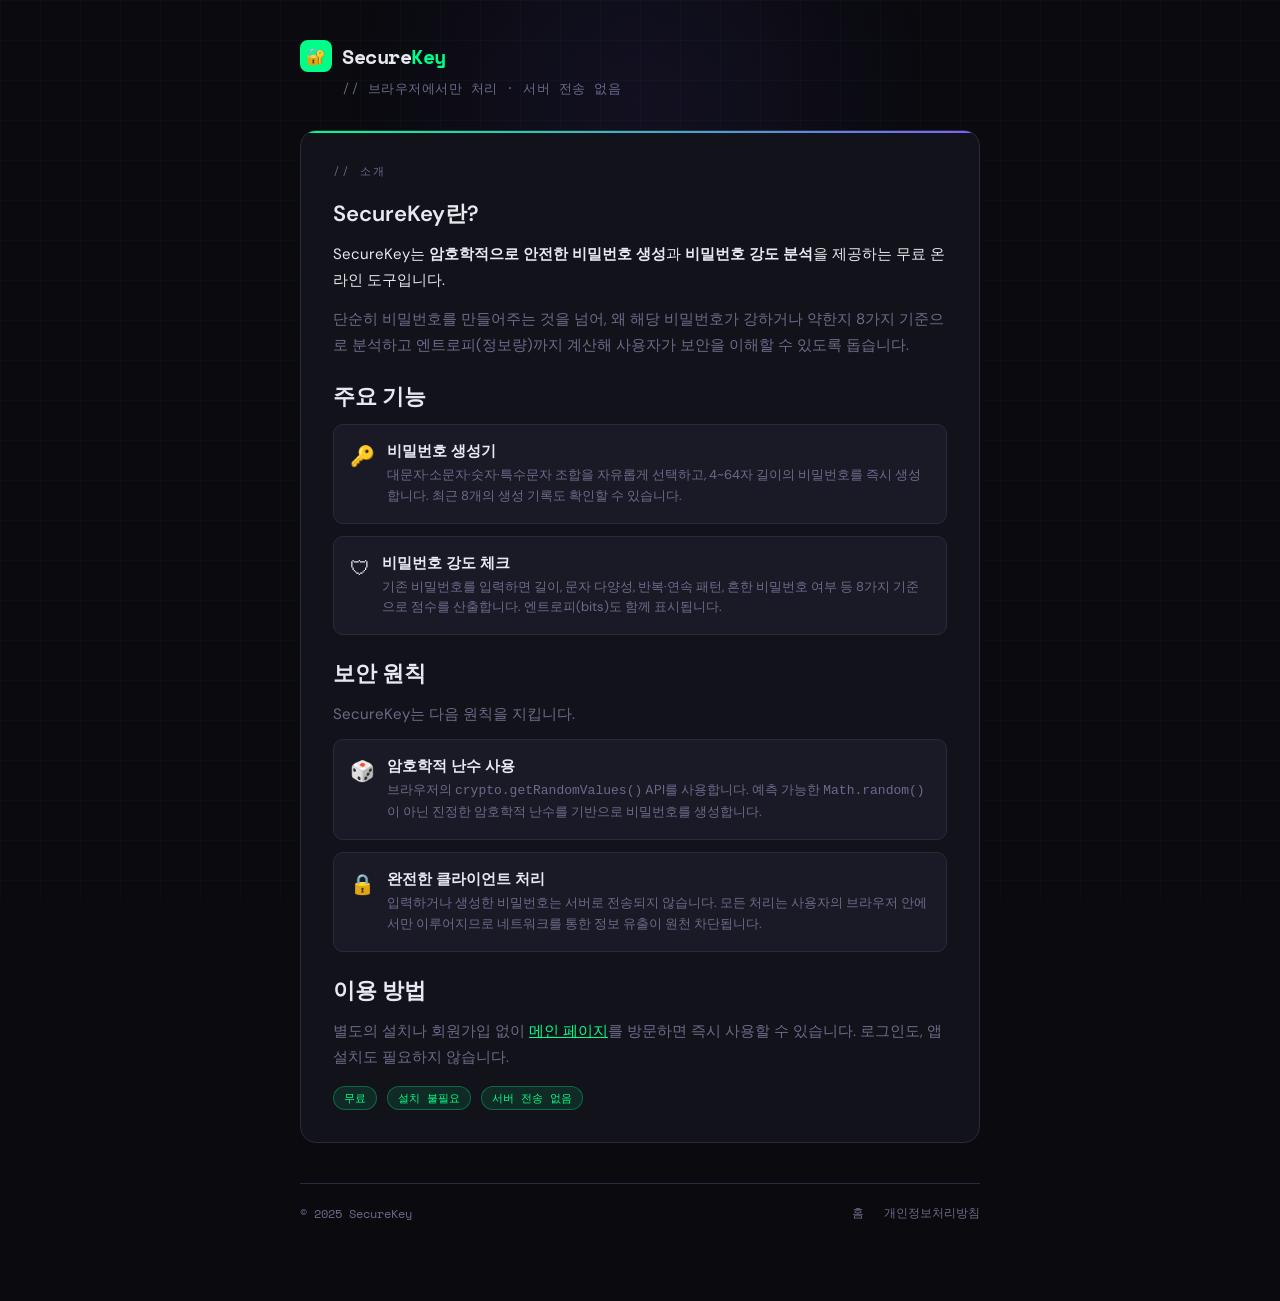
==== about.html @ 0d9046de "Add about/privacy pages, footer nav, site description - Add about.html: site purpose, features, secu" ====
<!DOCTYPE html>
<html lang="ko">
<head>
<meta charset="UTF-8">
<meta name="viewport" content="width=device-width, initial-scale=1.0">
<meta name="google-adsense-account" content="ca-pub-7251253669890286">
<meta name="description" content="SecureKey는 암호학적 난수 기반의 비밀번호 생성기입니다. 서버 전송 없이 브라우저에서만 처리됩니다.">
<title>소개 — SecureKey</title>
<script async src="https://pagead2.googlesyndication.com/pagead/js/adsbygoogle.js?client=ca-pub-7251253669890286" crossorigin="anonymous"></script>
<link rel="preconnect" href="https://fonts.googleapis.com">
<link href="https://fonts.googleapis.com/css2?family=Space+Mono:wght@400;700&family=DM+Sans:wght@300;400;500;600&display=swap" rel="stylesheet">
<style>
  :root {
    --bg: #0a0a0f;
    --surface: #12121a;
    --surface2: #1a1a26;
    --border: #2a2a3d;
    --accent: #00ff88;
    --accent2: #7b61ff;
    --accent3: #ff6b6b;
    --text: #e8e8f0;
    --muted: #6b6b8a;
    --mono: 'Space Mono', monospace;
    --sans: 'DM Sans', sans-serif;
  }

  * { margin: 0; padding: 0; box-sizing: border-box; }

  body {
    background: var(--bg);
    color: var(--text);
    font-family: var(--sans);
    min-height: 100vh;
    display: flex;
    flex-direction: column;
    align-items: center;
    padding: 40px 20px 80px;
    position: relative;
    overflow-x: hidden;
  }

  body::before {
    content: '';
    position: fixed;
    inset: 0;
    background-image:
      linear-gradient(rgba(0,255,136,0.03) 1px, transparent 1px),
      linear-gradient(90deg, rgba(0,255,136,0.03) 1px, transparent 1px);
    background-size: 40px 40px;
    pointer-events: none;
    z-index: 0;
  }

  body::after {
    content: '';
    position: fixed;
    top: -200px;
    left: 50%;
    transform: translateX(-50%);
    width: 600px;
    height: 600px;
    background: radial-gradient(circle, rgba(123,97,255,0.08) 0%, transparent 70%);
    pointer-events: none;
    z-index: 0;
  }

  .container {
    width: 100%;
    max-width: 680px;
    position: relative;
    z-index: 1;
  }

  header { margin-bottom: 32px; animation: fadeDown 0.6s ease both; }

  .logo { display: flex; align-items: center; gap: 10px; margin-bottom: 6px; }

  .logo-icon {
    width: 32px; height: 32px;
    background: var(--accent);
    border-radius: 8px;
    display: flex; align-items: center; justify-content: center;
    font-size: 16px;
    text-decoration: none;
  }

  .logo-text {
    font-family: var(--mono);
    font-size: 20px;
    font-weight: 700;
    letter-spacing: -0.5px;
    text-decoration: none;
    color: var(--text);
  }

  .logo-text span { color: var(--accent); }

  .tagline {
    font-size: 13px;
    color: var(--muted);
    font-family: var(--mono);
    letter-spacing: 0.5px;
    padding-left: 42px;
  }

  .card {
    background: var(--surface);
    border: 1px solid var(--border);
    border-radius: 16px;
    padding: 32px;
    margin-bottom: 20px;
    position: relative;
    overflow: hidden;
    animation: fadeUp 0.6s 0.1s ease both;
  }

  .card::before {
    content: '';
    position: absolute;
    top: 0; left: 0; right: 0;
    height: 2px;
    background: linear-gradient(90deg, var(--accent), var(--accent2));
  }

  .card-title {
    font-size: 11px;
    font-family: var(--mono);
    color: var(--muted);
    letter-spacing: 2px;
    text-transform: uppercase;
    margin-bottom: 20px;
  }

  h2 {
    font-size: 22px;
    font-weight: 600;
    color: var(--text);
    margin-bottom: 12px;
    margin-top: 24px;
  }

  h2:first-of-type { margin-top: 0; }

  p {
    font-size: 15px;
    color: var(--muted);
    line-height: 1.75;
    margin-bottom: 12px;
  }

  .highlight { color: var(--text); }

  .feature-list {
    display: flex;
    flex-direction: column;
    gap: 12px;
    margin-top: 8px;
  }

  .feature-item {
    display: flex;
    gap: 12px;
    align-items: flex-start;
    background: var(--surface2);
    border: 1px solid var(--border);
    border-radius: 10px;
    padding: 16px;
  }

  .feature-icon {
    font-size: 20px;
    flex-shrink: 0;
    margin-top: 2px;
  }

  .feature-text h3 {
    font-size: 15px;
    font-weight: 600;
    color: var(--text);
    margin-bottom: 4px;
  }

  .feature-text p {
    font-size: 13px;
    color: var(--muted);
    margin-bottom: 0;
    line-height: 1.6;
  }

  .badge {
    display: inline-block;
    background: rgba(0,255,136,0.1);
    border: 1px solid rgba(0,255,136,0.3);
    color: var(--accent);
    font-family: var(--mono);
    font-size: 11px;
    padding: 3px 10px;
    border-radius: 100px;
    margin-right: 6px;
    margin-top: 4px;
  }

  .site-footer {
    margin-top: 40px;
    padding-top: 20px;
    border-top: 1px solid var(--border);
    display: flex;
    align-items: center;
    justify-content: space-between;
    flex-wrap: wrap;
    gap: 10px;
  }

  .footer-copy { font-size: 12px; color: var(--muted); font-family: var(--mono); }

  .footer-links { display: flex; gap: 20px; }

  .footer-links a {
    font-size: 12px;
    color: var(--muted);
    font-family: var(--mono);
    text-decoration: none;
    transition: color 0.2s;
  }

  .footer-links a:hover { color: var(--accent); }

  @keyframes fadeDown {
    from { opacity: 0; transform: translateY(-20px); }
    to   { opacity: 1; transform: translateY(0); }
  }
  @keyframes fadeUp {
    from { opacity: 0; transform: translateY(20px); }
    to   { opacity: 1; transform: translateY(0); }
  }

  @media (max-width: 500px) {
    .site-footer { flex-direction: column; align-items: flex-start; }
  }
</style>
</head>
<body>
<div class="container">

  <header>
    <div class="logo">
      <a href="index.html" class="logo-icon">🔐</a>
      <a href="index.html" class="logo-text">Secure<span>Key</span></a>
    </div>
    <div class="tagline">// 브라우저에서만 처리 · 서버 전송 없음</div>
  </header>

  <div class="card">
    <div class="card-title">// 소개</div>

    <h2>SecureKey란?</h2>
    <p class="highlight">SecureKey는 <strong>암호학적으로 안전한 비밀번호 생성</strong>과 <strong>비밀번호 강도 분석</strong>을 제공하는 무료 온라인 도구입니다.</p>
    <p>단순히 비밀번호를 만들어주는 것을 넘어, 왜 해당 비밀번호가 강하거나 약한지 8가지 기준으로 분석하고 엔트로피(정보량)까지 계산해 사용자가 보안을 이해할 수 있도록 돕습니다.</p>

    <h2>주요 기능</h2>
    <div class="feature-list">
      <div class="feature-item">
        <div class="feature-icon">🔑</div>
        <div class="feature-text">
          <h3>비밀번호 생성기</h3>
          <p>대문자·소문자·숫자·특수문자 조합을 자유롭게 선택하고, 4~64자 길이의 비밀번호를 즉시 생성합니다. 최근 8개의 생성 기록도 확인할 수 있습니다.</p>
        </div>
      </div>
      <div class="feature-item">
        <div class="feature-icon">🛡</div>
        <div class="feature-text">
          <h3>비밀번호 강도 체크</h3>
          <p>기존 비밀번호를 입력하면 길이, 문자 다양성, 반복·연속 패턴, 흔한 비밀번호 여부 등 8가지 기준으로 점수를 산출합니다. 엔트로피(bits)도 함께 표시됩니다.</p>
        </div>
      </div>
    </div>

    <h2>보안 원칙</h2>
    <p>SecureKey는 다음 원칙을 지킵니다.</p>
    <div class="feature-list">
      <div class="feature-item">
        <div class="feature-icon">🎲</div>
        <div class="feature-text">
          <h3>암호학적 난수 사용</h3>
          <p>브라우저의 <code>crypto.getRandomValues()</code> API를 사용합니다. 예측 가능한 <code>Math.random()</code>이 아닌 진정한 암호학적 난수를 기반으로 비밀번호를 생성합니다.</p>
        </div>
      </div>
      <div class="feature-item">
        <div class="feature-icon">🔒</div>
        <div class="feature-text">
          <h3>완전한 클라이언트 처리</h3>
          <p>입력하거나 생성한 비밀번호는 서버로 전송되지 않습니다. 모든 처리는 사용자의 브라우저 안에서만 이루어지므로 네트워크를 통한 정보 유출이 원천 차단됩니다.</p>
        </div>
      </div>
    </div>

    <h2>이용 방법</h2>
    <p>별도의 설치나 회원가입 없이 <a href="index.html" style="color:var(--accent);">메인 페이지</a>를 방문하면 즉시 사용할 수 있습니다. 로그인도, 앱 설치도 필요하지 않습니다.</p>
    <div style="margin-top: 8px;">
      <span class="badge">무료</span>
      <span class="badge">설치 불필요</span>
      <span class="badge">서버 전송 없음</span>
    </div>
  </div>

  <footer class="site-footer">
    <span class="footer-copy">© 2025 SecureKey</span>
    <nav class="footer-links">
      <a href="index.html">홈</a>
      <a href="privacy.html">개인정보처리방침</a>
    </nav>
  </footer>

</div>
</body>
</html>
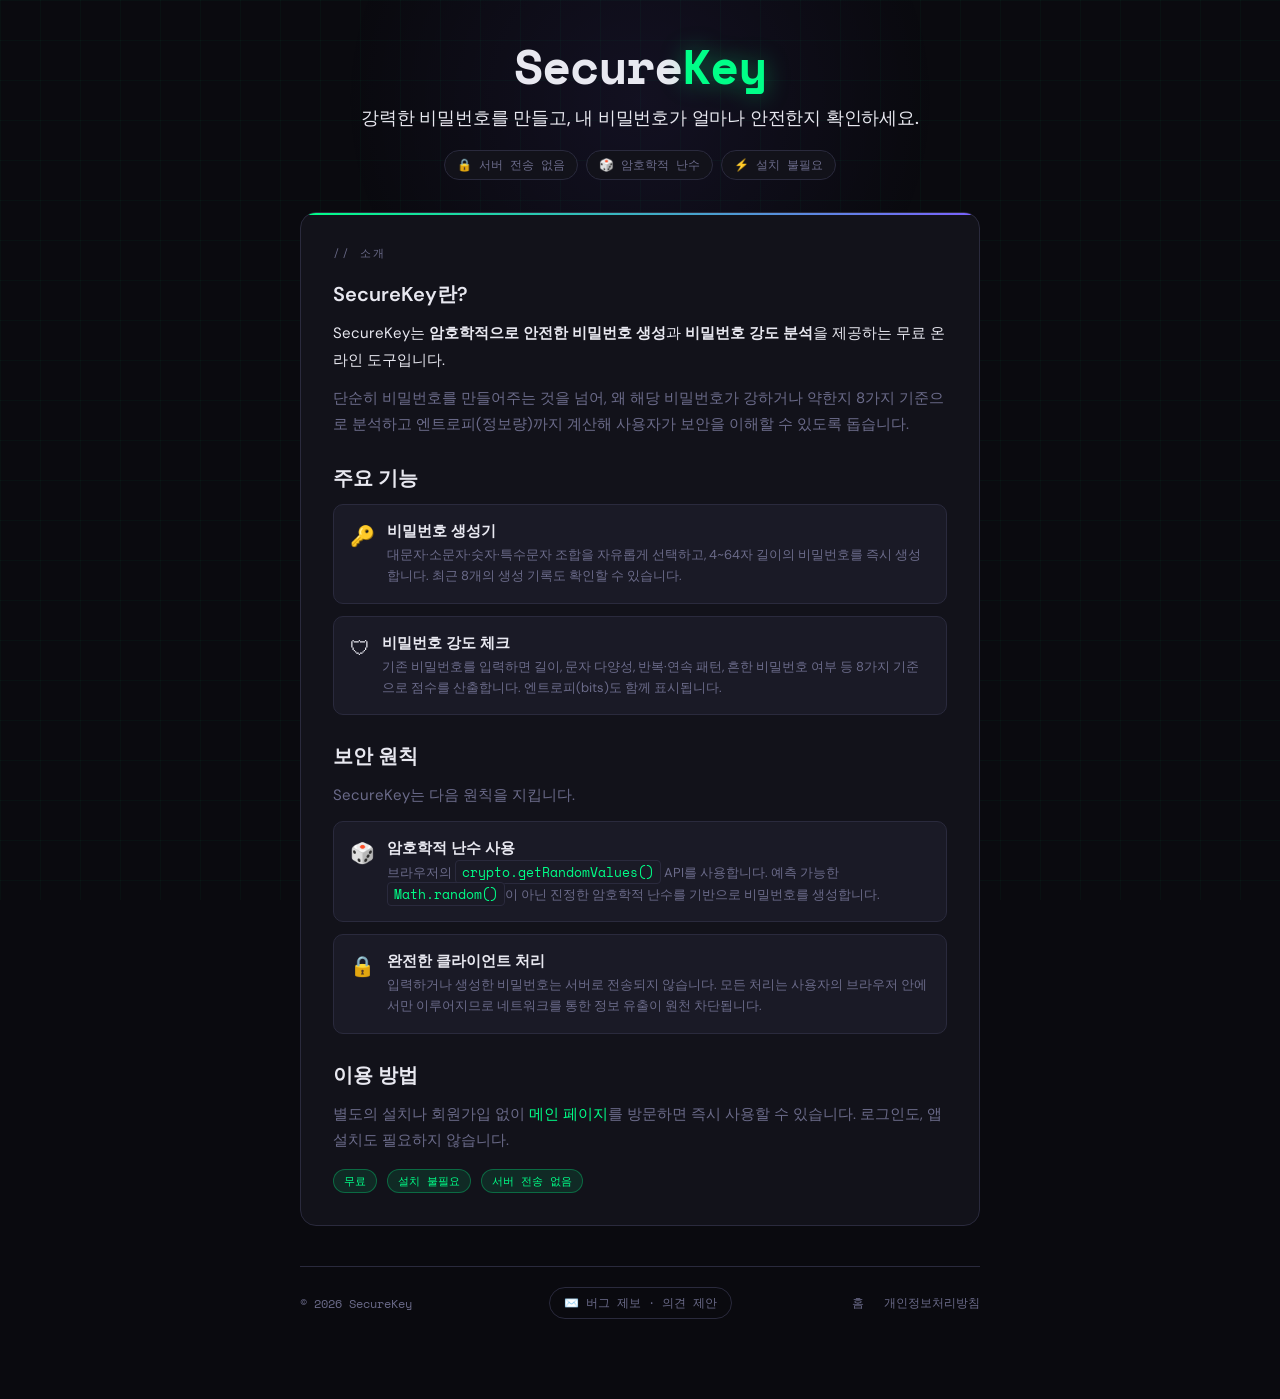
==== commit 6929eb17: "Unify about/privacy pages with main page header, footer, and styles - Switch about.html and privacy." ====
--- a/about.html
+++ b/about.html
@@ -9,245 +9,21 @@
 <script async src="https://pagead2.googlesyndication.com/pagead/js/adsbygoogle.js?client=ca-pub-7251253669890286" crossorigin="anonymous"></script>
 <link rel="preconnect" href="https://fonts.googleapis.com">
 <link href="https://fonts.googleapis.com/css2?family=Space+Mono:wght@400;700&family=DM+Sans:wght@300;400;500;600&display=swap" rel="stylesheet">
-<style>
-  :root {
-    --bg: #0a0a0f;
-    --surface: #12121a;
-    --surface2: #1a1a26;
-    --border: #2a2a3d;
-    --accent: #00ff88;
-    --accent2: #7b61ff;
-    --accent3: #ff6b6b;
-    --text: #e8e8f0;
-    --muted: #6b6b8a;
-    --mono: 'Space Mono', monospace;
-    --sans: 'DM Sans', sans-serif;
-  }
-
-  * { margin: 0; padding: 0; box-sizing: border-box; }
-
-  body {
-    background: var(--bg);
-    color: var(--text);
-    font-family: var(--sans);
-    min-height: 100vh;
-    display: flex;
-    flex-direction: column;
-    align-items: center;
-    padding: 40px 20px 80px;
-    position: relative;
-    overflow-x: hidden;
-  }
-
-  body::before {
-    content: '';
-    position: fixed;
-    inset: 0;
-    background-image:
-      linear-gradient(rgba(0,255,136,0.03) 1px, transparent 1px),
-      linear-gradient(90deg, rgba(0,255,136,0.03) 1px, transparent 1px);
-    background-size: 40px 40px;
-    pointer-events: none;
-    z-index: 0;
-  }
-
-  body::after {
-    content: '';
-    position: fixed;
-    top: -200px;
-    left: 50%;
-    transform: translateX(-50%);
-    width: 600px;
-    height: 600px;
-    background: radial-gradient(circle, rgba(123,97,255,0.08) 0%, transparent 70%);
-    pointer-events: none;
-    z-index: 0;
-  }
-
-  .container {
-    width: 100%;
-    max-width: 680px;
-    position: relative;
-    z-index: 1;
-  }
-
-  header { margin-bottom: 32px; animation: fadeDown 0.6s ease both; }
-
-  .logo { display: flex; align-items: center; gap: 10px; margin-bottom: 6px; }
-
-  .logo-icon {
-    width: 32px; height: 32px;
-    background: var(--accent);
-    border-radius: 8px;
-    display: flex; align-items: center; justify-content: center;
-    font-size: 16px;
-    text-decoration: none;
-  }
-
-  .logo-text {
-    font-family: var(--mono);
-    font-size: 20px;
-    font-weight: 700;
-    letter-spacing: -0.5px;
-    text-decoration: none;
-    color: var(--text);
-  }
-
-  .logo-text span { color: var(--accent); }
-
-  .tagline {
-    font-size: 13px;
-    color: var(--muted);
-    font-family: var(--mono);
-    letter-spacing: 0.5px;
-    padding-left: 42px;
-  }
-
-  .card {
-    background: var(--surface);
-    border: 1px solid var(--border);
-    border-radius: 16px;
-    padding: 32px;
-    margin-bottom: 20px;
-    position: relative;
-    overflow: hidden;
-    animation: fadeUp 0.6s 0.1s ease both;
-  }
-
-  .card::before {
-    content: '';
-    position: absolute;
-    top: 0; left: 0; right: 0;
-    height: 2px;
-    background: linear-gradient(90deg, var(--accent), var(--accent2));
-  }
-
-  .card-title {
-    font-size: 11px;
-    font-family: var(--mono);
-    color: var(--muted);
-    letter-spacing: 2px;
-    text-transform: uppercase;
-    margin-bottom: 20px;
-  }
-
-  h2 {
-    font-size: 22px;
-    font-weight: 600;
-    color: var(--text);
-    margin-bottom: 12px;
-    margin-top: 24px;
-  }
-
-  h2:first-of-type { margin-top: 0; }
-
-  p {
-    font-size: 15px;
-    color: var(--muted);
-    line-height: 1.75;
-    margin-bottom: 12px;
-  }
-
-  .highlight { color: var(--text); }
-
-  .feature-list {
-    display: flex;
-    flex-direction: column;
-    gap: 12px;
-    margin-top: 8px;
-  }
-
-  .feature-item {
-    display: flex;
-    gap: 12px;
-    align-items: flex-start;
-    background: var(--surface2);
-    border: 1px solid var(--border);
-    border-radius: 10px;
-    padding: 16px;
-  }
-
-  .feature-icon {
-    font-size: 20px;
-    flex-shrink: 0;
-    margin-top: 2px;
-  }
-
-  .feature-text h3 {
-    font-size: 15px;
-    font-weight: 600;
-    color: var(--text);
-    margin-bottom: 4px;
-  }
-
-  .feature-text p {
-    font-size: 13px;
-    color: var(--muted);
-    margin-bottom: 0;
-    line-height: 1.6;
-  }
-
-  .badge {
-    display: inline-block;
-    background: rgba(0,255,136,0.1);
-    border: 1px solid rgba(0,255,136,0.3);
-    color: var(--accent);
-    font-family: var(--mono);
-    font-size: 11px;
-    padding: 3px 10px;
-    border-radius: 100px;
-    margin-right: 6px;
-    margin-top: 4px;
-  }
-
-  .site-footer {
-    margin-top: 40px;
-    padding-top: 20px;
-    border-top: 1px solid var(--border);
-    display: flex;
-    align-items: center;
-    justify-content: space-between;
-    flex-wrap: wrap;
-    gap: 10px;
-  }
-
-  .footer-copy { font-size: 12px; color: var(--muted); font-family: var(--mono); }
-
-  .footer-links { display: flex; gap: 20px; }
-
-  .footer-links a {
-    font-size: 12px;
-    color: var(--muted);
-    font-family: var(--mono);
-    text-decoration: none;
-    transition: color 0.2s;
-  }
-
-  .footer-links a:hover { color: var(--accent); }
-
-  @keyframes fadeDown {
-    from { opacity: 0; transform: translateY(-20px); }
-    to   { opacity: 1; transform: translateY(0); }
-  }
-  @keyframes fadeUp {
-    from { opacity: 0; transform: translateY(20px); }
-    to   { opacity: 1; transform: translateY(0); }
-  }
-
-  @media (max-width: 500px) {
-    .site-footer { flex-direction: column; align-items: flex-start; }
-  }
-</style>
+<link rel="stylesheet" href="style.css">
 </head>
 <body>
 <div class="container">
 
   <header>
     <div class="logo">
-      <a href="index.html" class="logo-icon">🔐</a>
       <a href="index.html" class="logo-text">Secure<span>Key</span></a>
     </div>
-    <div class="tagline">// 브라우저에서만 처리 · 서버 전송 없음</div>
+    <p class="tagline">강력한 비밀번호를 만들고, 내 비밀번호가 얼마나 안전한지 확인하세요.</p>
+    <div class="header-badges">
+      <span class="header-badge">🔒 서버 전송 없음</span>
+      <span class="header-badge">🎲 암호학적 난수</span>
+      <span class="header-badge">⚡ 설치 불필요</span>
+    </div>
   </header>
 
   <div class="card">
@@ -304,7 +80,12 @@
   </div>
 
   <footer class="site-footer">
-    <span class="footer-copy">© 2025 SecureKey</span>
+    <span class="footer-copy">© 2026 SecureKey</span>
+    <div class="footer-contact">
+      <a href="mailto:initpy314@gmail.com?subject=SecureKey%20%EB%AC%B8%EC%9D%98">
+        ✉️ 버그 제보 · 의견 제안
+      </a>
+    </div>
     <nav class="footer-links">
       <a href="index.html">홈</a>
       <a href="privacy.html">개인정보처리방침</a>
--- a/style.css
+++ b/style.css
@@ -0,0 +1,1108 @@
+:root {
+  --bg: #0a0a0f;
+  --surface: #12121a;
+  --surface2: #1a1a26;
+  --border: #2a2a3d;
+  --accent: #00ff88;
+  --accent2: #7b61ff;
+  --accent3: #ff6b6b;
+  --text: #e8e8f0;
+  --muted: #6b6b8a;
+  --mono: 'Space Mono', monospace;
+  --sans: 'DM Sans', sans-serif;
+}
+
+* { margin: 0; padding: 0; box-sizing: border-box; }
+
+body {
+  background: var(--bg);
+  color: var(--text);
+  font-family: var(--sans);
+  min-height: 100vh;
+  display: flex;
+  flex-direction: column;
+  align-items: center;
+  padding: 40px 20px 80px;
+  position: relative;
+  overflow-x: hidden;
+}
+
+body::before {
+  content: '';
+  position: fixed;
+  inset: 0;
+  background-image:
+    linear-gradient(rgba(0,255,136,0.03) 1px, transparent 1px),
+    linear-gradient(90deg, rgba(0,255,136,0.03) 1px, transparent 1px);
+  background-size: 40px 40px;
+  pointer-events: none;
+  z-index: 0;
+}
+
+body::after {
+  content: '';
+  position: fixed;
+  top: -200px;
+  left: 50%;
+  transform: translateX(-50%);
+  width: 600px;
+  height: 600px;
+  background: radial-gradient(circle, rgba(123,97,255,0.08) 0%, transparent 70%);
+  pointer-events: none;
+  z-index: 0;
+}
+
+.container {
+  width: 100%;
+  max-width: 680px;
+  position: relative;
+  z-index: 1;
+}
+
+/* ── Header ── */
+header {
+  margin-bottom: 32px;
+  animation: fadeDown 0.6s ease both;
+  text-align: center;
+}
+
+.logo {
+  justify-content: center;
+  margin-bottom: 10px;
+}
+
+.logo-text {
+  font-family: var(--mono);
+  font-size: clamp(32px, 8vw, 48px);
+  font-weight: 700;
+  letter-spacing: -1px;
+  line-height: 1.1;
+}
+
+.logo-text span {
+  color: var(--accent);
+  text-shadow: 0 0 24px rgba(0,255,136,0.4);
+}
+
+.tagline {
+  font-size: clamp(15px, 3.5vw, 18px);
+  color: var(--text);
+  font-family: var(--sans);
+  font-weight: 500;
+  letter-spacing: -0.2px;
+  margin-bottom: 16px;
+}
+
+.header-badges {
+  display: flex;
+  flex-wrap: wrap;
+  justify-content: center;
+  gap: 8px;
+}
+
+.header-badge {
+  display: inline-flex;
+  align-items: center;
+  gap: 5px;
+  font-size: 12px;
+  font-family: var(--mono);
+  color: var(--muted);
+  background: var(--surface);
+  border: 1px solid var(--border);
+  border-radius: 100px;
+  padding: 5px 12px;
+}
+
+/* ── Tab Nav ── */
+.tab-nav {
+  display: flex;
+  gap: 2px;
+  background: var(--surface);
+  border: 1px solid var(--border);
+  border-radius: 12px;
+  padding: 4px;
+  margin-bottom: 20px;
+  animation: fadeUp 0.6s 0.05s ease both;
+}
+
+.tab-btn {
+  flex: 1;
+  padding: 10px 16px;
+  border: none;
+  border-radius: 9px;
+  background: transparent;
+  color: var(--muted);
+  font-family: var(--sans);
+  font-size: 14px;
+  font-weight: 500;
+  cursor: pointer;
+  transition: all 0.2s;
+  display: flex;
+  align-items: center;
+  justify-content: center;
+  gap: 7px;
+}
+
+.tab-btn:hover { color: var(--text); }
+
+.tab-btn.active {
+  background: var(--surface2);
+  color: var(--text);
+  border: 1px solid var(--border);
+}
+
+.tab-indicator {
+  width: 6px; height: 6px;
+  border-radius: 50%;
+  opacity: 0;
+  transition: opacity 0.2s;
+  flex-shrink: 0;
+}
+
+.tab-btn.active .tab-indicator { opacity: 1; }
+.tab-btn:nth-child(1) .tab-indicator { background: var(--accent); }
+.tab-btn:nth-child(2) .tab-indicator { background: var(--accent2); }
+
+/* ── Pages ── */
+.page { display: none; }
+.page.active { display: block; }
+
+/* ── Output card ── */
+.output-card {
+  background: var(--surface);
+  border: 1px solid var(--border);
+  border-radius: 16px;
+  padding: 28px;
+  margin-bottom: 20px;
+  position: relative;
+  overflow: hidden;
+  animation: fadeUp 0.6s 0.1s ease both;
+}
+
+.output-card::before {
+  content: '';
+  position: absolute;
+  top: 0; left: 0; right: 0;
+  height: 2px;
+  background: linear-gradient(90deg, var(--accent), var(--accent2));
+}
+
+.card-label {
+  font-size: 11px;
+  font-family: var(--mono);
+  color: var(--muted);
+  letter-spacing: 2px;
+  text-transform: uppercase;
+  margin-bottom: 12px;
+  display: flex;
+  align-items: center;
+  gap: 8px;
+}
+
+.strength-dot {
+  width: 6px; height: 6px;
+  border-radius: 50%;
+  background: var(--accent);
+  animation: pulse 2s infinite;
+}
+
+.password-display {
+  font-family: var(--mono);
+  font-size: clamp(16px, 3vw, 22px);
+  color: var(--text);
+  word-break: break-all;
+  line-height: 1.6;
+  min-height: 56px;
+  letter-spacing: 1px;
+  transition: opacity 0.15s;
+}
+
+.password-display.flash { opacity: 0; }
+
+.char-uppercase { color: #7b61ff; }
+.char-lowercase { color: #e8e8f0; }
+.char-number    { color: #00ff88; }
+.char-symbol    { color: #ff6b6b; }
+
+/* ── Strength meter ── */
+.strength-meter {
+  margin-top: 20px;
+  display: flex;
+  gap: 4px;
+  align-items: center;
+}
+
+.strength-bar {
+  flex: 1;
+  height: 3px;
+  background: var(--border);
+  border-radius: 2px;
+  overflow: hidden;
+}
+
+.strength-bar-fill {
+  height: 100%;
+  border-radius: 2px;
+  width: 0%;
+  transition: width 0.4s cubic-bezier(0.34,1.56,0.64,1), background 0.4s;
+}
+
+.strength-text {
+  font-size: 11px;
+  font-family: var(--mono);
+  color: var(--muted);
+  min-width: 60px;
+  text-align: right;
+}
+
+/* ── Buttons ── */
+.actions {
+  display: flex;
+  gap: 10px;
+  margin-top: 20px;
+}
+
+.btn {
+  flex: 1;
+  padding: 12px 16px;
+  border: none;
+  border-radius: 10px;
+  font-family: var(--sans);
+  font-size: 14px;
+  font-weight: 500;
+  cursor: pointer;
+  transition: all 0.2s;
+  display: flex;
+  align-items: center;
+  justify-content: center;
+  gap: 8px;
+}
+
+.btn-primary { background: var(--accent); color: #0a0a0f; font-weight: 600; }
+.btn-primary:hover {
+  background: #00cc6a;
+  transform: translateY(-1px);
+  box-shadow: 0 4px 20px rgba(0,255,136,0.3);
+}
+.btn-primary:active { transform: translateY(0); }
+
+.btn-secondary {
+  background: var(--surface2);
+  color: var(--text);
+  border: 1px solid var(--border);
+}
+.btn-secondary:hover { background: var(--border); transform: translateY(-1px); }
+.btn-secondary.copied {
+  background: rgba(0,255,136,0.1);
+  border-color: var(--accent);
+  color: var(--accent);
+}
+
+/* ── Settings card ── */
+.settings-card {
+  background: var(--surface);
+  border: 1px solid var(--border);
+  border-radius: 16px;
+  padding: 24px 28px;
+  margin-bottom: 20px;
+  animation: fadeUp 0.6s 0.2s ease both;
+}
+
+.section-title {
+  font-size: 11px;
+  font-family: var(--mono);
+  color: var(--muted);
+  letter-spacing: 2px;
+  text-transform: uppercase;
+  margin-bottom: 20px;
+}
+
+.slider-row {
+  display: flex;
+  align-items: center;
+  gap: 16px;
+  margin-bottom: 24px;
+}
+
+.slider-label { font-size: 14px; color: var(--text); min-width: 60px; }
+
+.slider-value {
+  font-family: var(--mono);
+  font-size: 22px;
+  font-weight: 700;
+  color: var(--accent);
+  min-width: 40px;
+  text-align: center;
+}
+
+input[type=range] {
+  flex: 1;
+  appearance: none;
+  background: var(--border);
+  height: 4px;
+  border-radius: 2px;
+  outline: none;
+  cursor: pointer;
+}
+
+input[type=range]::-webkit-slider-thumb {
+  appearance: none;
+  width: 20px; height: 20px;
+  border-radius: 50%;
+  background: var(--accent);
+  cursor: pointer;
+  box-shadow: 0 0 12px rgba(0,255,136,0.5);
+  transition: transform 0.2s, box-shadow 0.2s;
+}
+
+input[type=range]::-webkit-slider-thumb:hover {
+  transform: scale(1.2);
+  box-shadow: 0 0 20px rgba(0,255,136,0.7);
+}
+
+.toggles-grid {
+  display: grid;
+  grid-template-columns: 1fr 1fr;
+  gap: 10px;
+}
+
+.toggle-item {
+  display: flex;
+  align-items: center;
+  justify-content: space-between;
+  background: var(--surface2);
+  border: 1px solid var(--border);
+  border-radius: 10px;
+  padding: 12px 14px;
+  cursor: pointer;
+  transition: all 0.2s;
+  user-select: none;
+}
+
+.toggle-item:hover { border-color: var(--muted); }
+.toggle-item.active        { border-color: var(--accent);  background: rgba(0,255,136,0.05); }
+.toggle-item.active-purple { border-color: var(--accent2); background: rgba(123,97,255,0.08); }
+.toggle-item.active-red    { border-color: var(--accent3); background: rgba(255,107,107,0.08); }
+
+.toggle-info { display: flex; align-items: center; gap: 8px; }
+.toggle-icon { font-size: 16px; width: 24px; text-align: center; }
+.toggle-label    { font-size: 13px; color: var(--text); }
+.toggle-sublabel { font-size: 10px; color: var(--muted); font-family: var(--mono); margin-top: 1px; }
+
+.toggle-switch {
+  width: 36px; height: 20px;
+  background: var(--border);
+  border-radius: 10px;
+  position: relative;
+  transition: background 0.2s;
+  flex-shrink: 0;
+}
+
+.toggle-switch::after {
+  content: '';
+  position: absolute;
+  width: 14px; height: 14px;
+  border-radius: 50%;
+  background: var(--muted);
+  top: 3px; left: 3px;
+  transition: all 0.2s;
+}
+
+.toggle-item.active        .toggle-switch { background: rgba(0,255,136,0.3); }
+.toggle-item.active        .toggle-switch::after { left: 19px; background: var(--accent); }
+.toggle-item.active-purple .toggle-switch { background: rgba(123,97,255,0.3); }
+.toggle-item.active-purple .toggle-switch::after { left: 19px; background: var(--accent2); }
+.toggle-item.active-red    .toggle-switch { background: rgba(255,107,107,0.3); }
+.toggle-item.active-red    .toggle-switch::after { left: 19px; background: var(--accent3); }
+
+/* ── History card ── */
+.history-card {
+  background: var(--surface);
+  border: 1px solid var(--border);
+  border-radius: 16px;
+  padding: 24px 28px;
+  animation: fadeUp 0.6s 0.3s ease both;
+}
+
+.history-header {
+  display: flex;
+  align-items: center;
+  justify-content: space-between;
+  margin-bottom: 16px;
+}
+
+.history-clear {
+  font-size: 11px;
+  color: var(--muted);
+  font-family: var(--mono);
+  cursor: pointer;
+  transition: color 0.2s;
+}
+.history-clear:hover { color: var(--accent3); }
+
+.history-list { display: flex; flex-direction: column; gap: 8px; }
+
+.history-item {
+  display: flex;
+  align-items: center;
+  justify-content: space-between;
+  background: var(--surface2);
+  border: 1px solid var(--border);
+  border-radius: 8px;
+  padding: 10px 14px;
+  gap: 12px;
+  animation: slideIn 0.3s ease both;
+  transition: border-color 0.2s;
+}
+
+.history-item:hover { border-color: var(--muted); }
+
+.history-pw {
+  font-family: var(--mono);
+  font-size: 13px;
+  color: var(--text);
+  flex: 1;
+  overflow: hidden;
+  text-overflow: ellipsis;
+  white-space: nowrap;
+  letter-spacing: 0.5px;
+}
+
+.history-meta { display: flex; align-items: center; gap: 8px; flex-shrink: 0; }
+
+.history-len {
+  font-size: 10px;
+  font-family: var(--mono);
+  color: var(--muted);
+  background: var(--border);
+  padding: 2px 6px;
+  border-radius: 4px;
+}
+
+.history-copy {
+  background: none;
+  border: none;
+  color: var(--muted);
+  cursor: pointer;
+  font-size: 14px;
+  padding: 4px;
+  border-radius: 4px;
+  transition: color 0.2s;
+  display: flex; align-items: center;
+}
+.history-copy:hover { color: var(--accent); }
+
+.empty-history {
+  text-align: center;
+  color: var(--muted);
+  font-size: 13px;
+  font-family: var(--mono);
+  padding: 20px 0;
+  border: 1px dashed var(--border);
+  border-radius: 8px;
+}
+
+/* ════════════════════════════
+   강도 체크 페이지
+════════════════════════════ */
+.checker-card {
+  background: var(--surface);
+  border: 1px solid var(--border);
+  border-radius: 16px;
+  padding: 28px;
+  margin-bottom: 20px;
+  position: relative;
+  overflow: hidden;
+  animation: fadeUp 0.5s ease both;
+}
+
+.checker-card::before {
+  content: '';
+  position: absolute;
+  top: 0; left: 0; right: 0;
+  height: 2px;
+  background: linear-gradient(90deg, var(--accent2), var(--accent3));
+}
+
+.pw-input-wrap {
+  position: relative;
+  margin-bottom: 24px;
+}
+
+.pw-input {
+  width: 100%;
+  background: var(--surface2);
+  border: 1px solid var(--border);
+  border-radius: 10px;
+  padding: 16px 88px 16px 16px;
+  font-family: var(--mono);
+  font-size: 18px;
+  color: var(--text);
+  outline: none;
+  transition: border-color 0.2s, box-shadow 0.2s;
+  letter-spacing: 2px;
+}
+
+.pw-input:focus {
+  border-color: var(--accent2);
+  box-shadow: 0 0 0 3px rgba(123,97,255,0.15);
+}
+
+.pw-input::placeholder {
+  color: var(--muted);
+  letter-spacing: 0;
+  font-size: 14px;
+}
+
+.pw-toggle-vis {
+  position: absolute;
+  right: 14px;
+  top: 50%;
+  transform: translateY(-50%);
+  background: none;
+  border: none;
+  color: var(--muted);
+  cursor: pointer;
+  font-size: 18px;
+  padding: 4px;
+  transition: color 0.2s;
+}
+.pw-toggle-vis:hover { color: var(--text); }
+
+.pw-clear {
+  position: absolute;
+  right: 48px;
+  top: 50%;
+  transform: translateY(-50%);
+  background: none;
+  border: none;
+  color: var(--muted);
+  cursor: pointer;
+  font-size: 14px;
+  padding: 4px;
+  line-height: 1;
+  transition: color 0.2s;
+  display: none;
+}
+.pw-clear:hover { color: var(--accent3); }
+
+/* Big strength display */
+.big-strength {
+  display: flex;
+  align-items: center;
+  gap: 20px;
+  margin-bottom: 24px;
+}
+
+.big-score-ring {
+  position: relative;
+  width: 80px; height: 80px;
+  flex-shrink: 0;
+}
+
+.big-score-ring svg { transform: rotate(-90deg); }
+
+.ring-bg { fill: none; stroke: var(--border); stroke-width: 6; }
+
+.ring-fill {
+  fill: none;
+  stroke-width: 6;
+  stroke-linecap: round;
+  stroke-dasharray: 220;
+  stroke-dashoffset: 220;
+  transition: stroke-dashoffset 0.6s cubic-bezier(0.34,1.56,0.64,1), stroke 0.4s;
+}
+
+.score-num {
+  position: absolute;
+  inset: 0;
+  display: flex;
+  align-items: center;
+  justify-content: center;
+  font-family: var(--mono);
+  font-size: 20px;
+  font-weight: 700;
+  color: var(--text);
+  transition: color 0.4s;
+}
+
+.big-strength-info { flex: 1; }
+
+.big-strength-label {
+  font-size: 24px;
+  font-weight: 600;
+  color: var(--text);
+  margin-bottom: 4px;
+  transition: color 0.3s;
+}
+
+.big-strength-sub {
+  font-size: 13px;
+  color: var(--muted);
+  font-family: var(--mono);
+}
+
+/* Checklist */
+.checklist { display: flex; flex-direction: column; gap: 10px; }
+
+.check-item {
+  display: flex;
+  align-items: center;
+  gap: 12px;
+  padding: 12px 16px;
+  background: var(--surface2);
+  border: 1px solid var(--border);
+  border-radius: 10px;
+  transition: all 0.3s;
+}
+
+.check-item.pass { border-color: rgba(0,255,136,0.3);   background: rgba(0,255,136,0.04); }
+.check-item.fail { border-color: rgba(255,107,107,0.3); background: rgba(255,107,107,0.04); }
+
+.check-icon {
+  width: 24px; height: 24px;
+  border-radius: 50%;
+  display: flex; align-items: center; justify-content: center;
+  font-size: 12px;
+  font-weight: 700;
+  flex-shrink: 0;
+  transition: all 0.3s;
+  background: var(--border);
+  color: var(--muted);
+}
+
+.check-item.pass .check-icon { background: rgba(0,255,136,0.2);   color: var(--accent); }
+.check-item.fail .check-icon { background: rgba(255,107,107,0.2); color: var(--accent3); }
+
+.check-text { flex: 1; }
+.check-title { font-size: 14px; color: var(--text); margin-bottom: 2px; }
+.check-desc  { font-size: 11px; color: var(--muted); font-family: var(--mono); }
+
+.check-badge {
+  font-size: 10px;
+  font-family: var(--mono);
+  padding: 3px 8px;
+  border-radius: 100px;
+  font-weight: 700;
+  flex-shrink: 0;
+}
+
+.check-item.pass .check-badge { background: rgba(0,255,136,0.15);   color: var(--accent); }
+.check-item.fail .check-badge { background: rgba(255,107,107,0.15); color: var(--accent3); }
+
+/* Entropy card */
+.entropy-card {
+  background: var(--surface);
+  border: 1px solid var(--border);
+  border-radius: 16px;
+  padding: 24px 28px;
+  margin-bottom: 20px;
+  animation: fadeUp 0.5s 0.1s ease both;
+}
+
+.entropy-grid {
+  display: grid;
+  grid-template-columns: repeat(3, 1fr);
+  gap: 12px;
+  margin-top: 16px;
+}
+
+.entropy-stat {
+  background: var(--surface2);
+  border: 1px solid var(--border);
+  border-radius: 10px;
+  padding: 14px;
+  text-align: center;
+}
+
+.entropy-val {
+  font-family: var(--mono);
+  font-size: 22px;
+  font-weight: 700;
+  color: var(--accent2);
+  margin-bottom: 4px;
+  transition: color 0.3s;
+}
+
+.entropy-key { font-size: 11px; color: var(--muted); font-family: var(--mono); }
+
+/* Tips card */
+.tips-card {
+  background: var(--surface);
+  border: 1px solid var(--border);
+  border-radius: 16px;
+  padding: 24px 28px;
+  animation: fadeUp 0.5s 0.2s ease both;
+}
+
+.tip-list { display: flex; flex-direction: column; gap: 10px; margin-top: 16px; }
+
+.tip-item {
+  display: flex;
+  gap: 10px;
+  align-items: flex-start;
+  font-size: 13px;
+  color: var(--muted);
+  line-height: 1.5;
+}
+
+.tip-item .tip-icon { flex-shrink: 0; font-size: 15px; margin-top: 1px; }
+.tip-item.highlight { color: var(--text); }
+
+/* ── Toast ── */
+.toast {
+  position: fixed;
+  bottom: 32px;
+  left: 50%;
+  transform: translateX(-50%) translateY(80px);
+  background: var(--surface2);
+  border: 1px solid var(--accent);
+  color: var(--accent);
+  font-family: var(--mono);
+  font-size: 13px;
+  padding: 12px 24px;
+  border-radius: 100px;
+  transition: transform 0.3s cubic-bezier(0.34,1.56,0.64,1);
+  z-index: 100;
+  white-space: nowrap;
+}
+.toast.show { transform: translateX(-50%) translateY(0); }
+
+/* ── Animations ── */
+@keyframes fadeDown {
+  from { opacity: 0; transform: translateY(-20px); }
+  to   { opacity: 1; transform: translateY(0); }
+}
+@keyframes fadeUp {
+  from { opacity: 0; transform: translateY(20px); }
+  to   { opacity: 1; transform: translateY(0); }
+}
+@keyframes slideIn {
+  from { opacity: 0; transform: translateX(-10px); }
+  to   { opacity: 1; transform: translateX(0); }
+}
+@keyframes pulse {
+  0%, 100% { opacity: 1; }
+  50%       { opacity: 0.3; }
+}
+
+/* ── Site desc (unused) ── */
+.site-desc { display: none; }
+
+/* ── AdFit ── */
+.adfit-wrap {
+  display: flex;
+  flex-direction: column;
+  align-items: center;
+  margin: 28px 0 8px;
+  min-height: 76px;
+}
+
+.adfit-label {
+  font-size: 10px;
+  font-family: var(--mono);
+  color: var(--muted);
+  letter-spacing: 1.5px;
+  text-transform: uppercase;
+  margin-bottom: 8px;
+  align-self: center;
+}
+
+/* ── Guide & FAQ sections ── */
+.content-section {
+  margin-bottom: 20px;
+  animation: fadeUp 0.6s 0.1s ease both;
+}
+
+.section-heading {
+  font-size: 16px;
+  font-weight: 600;
+  color: var(--text);
+  margin-bottom: 12px;
+  padding-left: 4px;
+}
+
+.guide-grid {
+  display: grid;
+  grid-template-columns: 1fr 1fr;
+  gap: 12px;
+}
+
+.guide-card {
+  background: var(--surface);
+  border: 1px solid var(--border);
+  border-radius: 14px;
+  padding: 20px;
+  transition: border-color 0.2s;
+}
+
+.guide-card:hover { border-color: var(--muted); }
+
+.guide-card-icon {
+  font-size: 22px;
+  margin-bottom: 10px;
+}
+
+.guide-card h3 {
+  font-size: 14px;
+  font-weight: 600;
+  color: var(--text);
+  margin-bottom: 8px;
+  line-height: 1.4;
+}
+
+.guide-card p {
+  font-size: 13px;
+  color: var(--muted);
+  line-height: 1.65;
+}
+
+.guide-card strong { color: var(--text); font-weight: 500; }
+
+.faq-list {
+  display: flex;
+  flex-direction: column;
+  gap: 10px;
+}
+
+.faq-item {
+  background: var(--surface);
+  border: 1px solid var(--border);
+  border-radius: 12px;
+  overflow: hidden;
+}
+
+.faq-q {
+  width: 100%;
+  background: none;
+  border: none;
+  padding: 16px 20px;
+  display: flex;
+  align-items: center;
+  justify-content: space-between;
+  cursor: pointer;
+  text-align: left;
+  gap: 12px;
+}
+
+.faq-q-text {
+  font-size: 14px;
+  font-weight: 500;
+  color: var(--text);
+  font-family: var(--sans);
+}
+
+.faq-arrow {
+  font-size: 11px;
+  color: var(--muted);
+  font-family: var(--mono);
+  flex-shrink: 0;
+  transition: transform 0.25s;
+}
+
+.faq-item.open .faq-arrow { transform: rotate(180deg); }
+
+.faq-a {
+  display: none;
+  padding: 0 20px 16px;
+  font-size: 13px;
+  color: var(--muted);
+  line-height: 1.7;
+  border-top: 1px solid var(--border);
+  padding-top: 14px;
+}
+
+.faq-item.open .faq-a { display: block; }
+
+.faq-a strong { color: var(--text); font-weight: 500; }
+
+@media (max-width: 500px) {
+  .guide-grid { grid-template-columns: 1fr; }
+}
+
+/* ════════════════════════════
+   서브 페이지 공통 (about / privacy)
+════════════════════════════ */
+a.logo-text { color: var(--text); text-decoration: none; }
+
+.card {
+  background: var(--surface);
+  border: 1px solid var(--border);
+  border-radius: 16px;
+  padding: 32px;
+  margin-bottom: 20px;
+  position: relative;
+  overflow: hidden;
+  animation: fadeUp 0.6s 0.1s ease both;
+}
+
+.card::before {
+  content: '';
+  position: absolute;
+  top: 0; left: 0; right: 0;
+  height: 2px;
+  background: linear-gradient(90deg, var(--accent), var(--accent2));
+}
+
+.card-title {
+  font-size: 11px;
+  font-family: var(--mono);
+  color: var(--muted);
+  letter-spacing: 2px;
+  text-transform: uppercase;
+  margin-bottom: 20px;
+}
+
+h2 {
+  font-size: 20px;
+  font-weight: 600;
+  color: var(--text);
+  margin-bottom: 12px;
+  margin-top: 28px;
+}
+
+h2:first-of-type { margin-top: 0; }
+
+p {
+  font-size: 15px;
+  color: var(--muted);
+  line-height: 1.75;
+  margin-bottom: 12px;
+}
+
+.highlight { color: var(--text); }
+
+code {
+  font-family: var(--mono);
+  font-size: 13px;
+  background: var(--surface2);
+  border: 1px solid var(--border);
+  padding: 1px 6px;
+  border-radius: 4px;
+  color: var(--accent);
+}
+
+a { color: var(--accent); text-decoration: none; }
+a:hover { text-decoration: underline; }
+
+/* Feature list (about) */
+.feature-list { display: flex; flex-direction: column; gap: 12px; margin-top: 8px; }
+
+.feature-item {
+  display: flex;
+  gap: 12px;
+  align-items: flex-start;
+  background: var(--surface2);
+  border: 1px solid var(--border);
+  border-radius: 10px;
+  padding: 16px;
+}
+
+.feature-icon { font-size: 20px; flex-shrink: 0; margin-top: 2px; }
+
+.feature-text h3 { font-size: 15px; font-weight: 600; color: var(--text); margin-bottom: 4px; }
+.feature-text p  { font-size: 13px; color: var(--muted); margin-bottom: 0; line-height: 1.6; }
+
+.badge {
+  display: inline-block;
+  background: rgba(0,255,136,0.1);
+  border: 1px solid rgba(0,255,136,0.3);
+  color: var(--accent);
+  font-family: var(--mono);
+  font-size: 11px;
+  padding: 3px 10px;
+  border-radius: 100px;
+  margin-right: 6px;
+  margin-top: 4px;
+}
+
+/* Privacy page */
+.updated { font-size: 12px; color: var(--muted); font-family: var(--mono); margin-bottom: 24px; }
+
+.card.divided h2 {
+  border-top: 1px solid var(--border);
+  padding-top: 28px;
+}
+
+.card.divided h2:first-of-type { border-top: none; padding-top: 0; }
+
+.info-box {
+  background: var(--surface2);
+  border: 1px solid var(--border);
+  border-radius: 10px;
+  padding: 16px 20px;
+  margin: 12px 0;
+}
+
+.info-box p { margin-bottom: 0; font-size: 14px; }
+
+.info-box.green { border-color: rgba(0,255,136,0.3); background: rgba(0,255,136,0.04); }
+.info-box.green p { color: var(--text); }
+
+/* ── Footer ── */
+.site-footer {
+  margin-top: 40px;
+  padding-top: 20px;
+  border-top: 1px solid var(--border);
+  display: grid;
+  grid-template-columns: 1fr auto 1fr;
+  align-items: center;
+  gap: 12px;
+}
+
+.footer-contact {
+  display: flex;
+  justify-content: center;
+}
+
+.footer-contact a {
+  display: inline-flex;
+  align-items: center;
+  gap: 6px;
+  font-size: 12px;
+  font-family: var(--mono);
+  color: var(--muted);
+  text-decoration: none;
+  border: 1px solid var(--border);
+  border-radius: 100px;
+  padding: 6px 14px;
+  transition: all 0.2s;
+}
+
+.footer-contact a:hover {
+  color: var(--accent);
+  border-color: var(--accent);
+  background: rgba(0,255,136,0.05);
+}
+
+.footer-copy {
+  font-size: 12px;
+  color: var(--muted);
+  font-family: var(--mono);
+}
+
+.footer-links {
+  display: flex;
+  gap: 20px;
+  justify-self: end;
+}
+
+.footer-links a {
+  font-size: 12px;
+  color: var(--muted);
+  font-family: var(--mono);
+  text-decoration: none;
+  transition: color 0.2s;
+}
+
+.footer-links a:hover { color: var(--accent); }
+
+@media (max-width: 500px) {
+  .toggles-grid { grid-template-columns: 1fr; }
+  .slider-row   { flex-wrap: wrap; }
+  .entropy-grid { grid-template-columns: 1fr 1fr; }
+  .big-strength { flex-direction: column; text-align: center; }
+  .tab-btn      { font-size: 13px; padding: 9px 10px; }
+  .site-footer  { grid-template-columns: 1fr; justify-items: center; }
+  .footer-links { justify-content: center; }
+}
